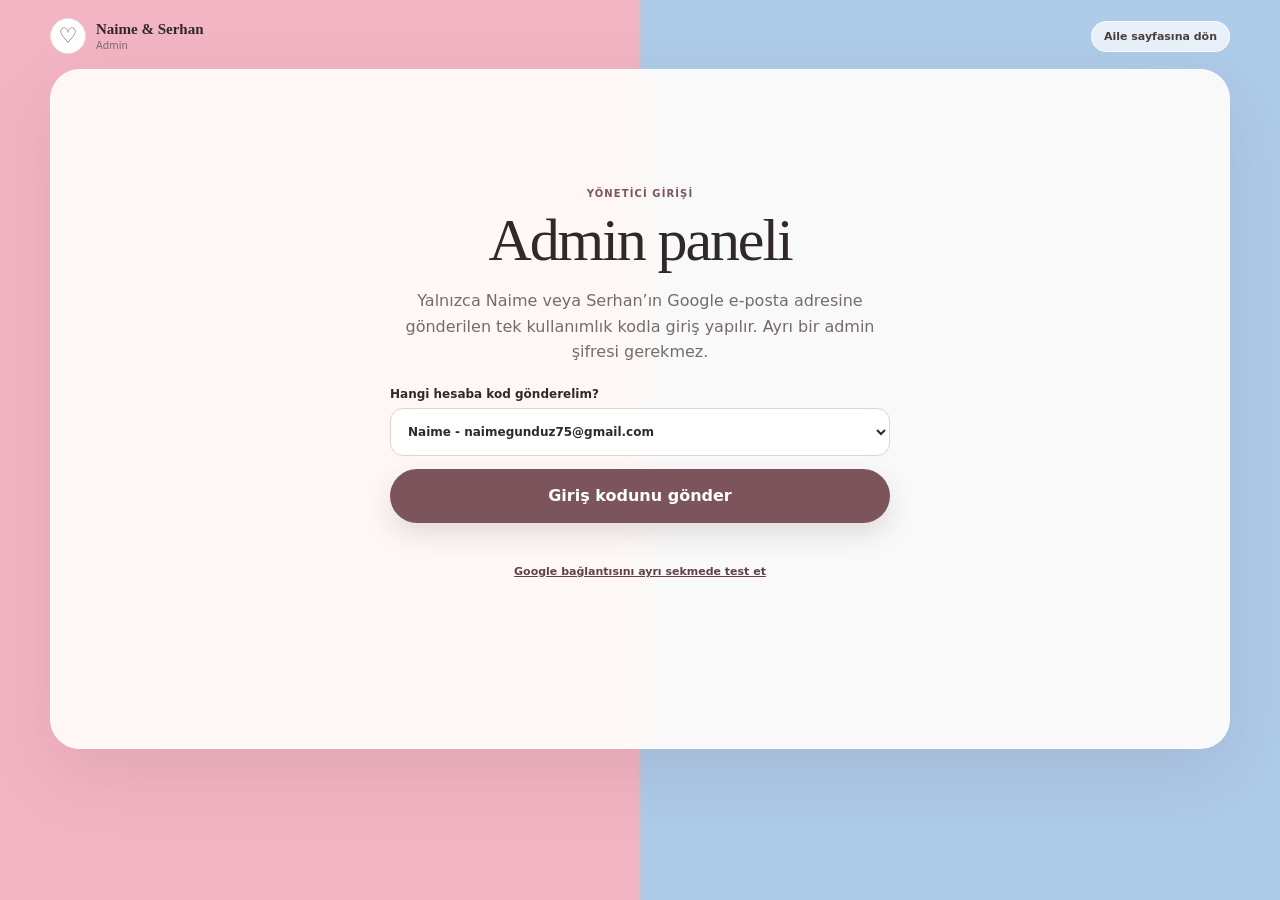
==== admin.html @ 6284a5b2 "Retry transient Google response errors and expose diagnostic link" ====
<!doctype html>
<html lang="tr">
<head>
  <meta charset="utf-8">
  <meta name="viewport" content="width=device-width, initial-scale=1">
  <meta name="robots" content="noindex,nofollow,noarchive">
  <title>Admin | Bebeğimiz İçin Aile Tahminleri</title>
  <link rel="stylesheet" href="./style.css">
  <link rel="stylesheet" href="./admin.css?v=otp3">
</head>
<body>
  <div class="page admin-page">
    <header class="topbar">
      <a class="brand" href="./"><span class="brand-icon">♡</span><span><strong>Naime &amp; Serhan</strong><small>Admin</small></span></a>
      <a class="admin-back" href="./">Aile sayfasına dön</a>
    </header>

    <main class="shell admin-shell">
      <section id="admin-login" class="admin-login">
        <p class="eyebrow">YÖNETİCİ GİRİŞİ</p>
        <h1>Admin paneli</h1>
        <p class="admin-copy">Yalnızca Naime veya Serhan’ın Google e-posta adresine gönderilen tek kullanımlık kodla giriş yapılır. Ayrı bir admin şifresi gerekmez.</p>

        <form id="request-code-form" class="admin-form">
          <label for="admin-email">
            <span>Hangi hesaba kod gönderelim?</span>
            <select id="admin-email" required>
              <option value="naimegunduz75@gmail.com">Naime - naimegunduz75@gmail.com</option>
              <option value="serhan.narli@gmail.com">Serhan - serhan.narli@gmail.com</option>
            </select>
          </label>
          <button class="primary" id="send-code-btn" type="submit">Giriş kodunu gönder</button>
        </form>

        <form id="verify-code-form" class="admin-form" hidden>
          <label for="admin-code">
            <span>E-postana gelen 6 haneli kod</span>
            <input id="admin-code" type="text" inputmode="numeric" pattern="[0-9]{6}" maxlength="6" autocomplete="one-time-code" placeholder="000000" required>
          </label>
          <button class="primary" id="verify-code-btn" type="submit">Kodu doğrula ve giriş yap</button>
          <button class="secondary" id="change-email-btn" type="button">Başka hesap seç</button>
        </form>
        <p id="login-status" class="admin-status" role="status" aria-live="polite"></p>
        <p class="admin-diagnostic"><a id="service-test-link" href="#" target="_blank" rel="noopener noreferrer" hidden>Google bağlantısını ayrı sekmede test et</a></p>
      </section>

      <section id="dashboard" class="dashboard" hidden>
        <div class="admin-heading">
          <div>
            <p class="eyebrow">YÖNETİM PANELİ</p>
            <h2>Aile cevapları</h2>
          </div>
          <div class="admin-actions">
            <a id="sheet-link" class="secondary admin-link" href="#" target="_blank" rel="noopener">Google Sheet'i aç</a>
            <button id="refresh-btn" class="secondary" type="button">Yenile</button>
            <button id="logout-btn" class="secondary" type="button">Çıkış yap</button>
          </div>
        </div>

        <div class="stats">
          <article><span>Toplam cevap</span><strong id="stat-total">0</strong></article>
          <article><span>👧 Kız</span><strong id="stat-girl">0</strong></article>
          <article><span>👦 Erkek</span><strong id="stat-boy">0</strong></article>
          <article><span>Bekleyen</span><strong id="stat-pending">0</strong></article>
        </div>

        <section class="admin-card">
          <div class="admin-card-head">
            <div><h3>Katılımcılar</h3><p>İstersen 15 kişiyi önceden buraya ekle.</p></div>
          </div>
          <form id="participant-form" class="participant-form">
            <input name="name" type="text" placeholder="Ad soyad" required>
            <input name="relation" type="text" placeholder="Yakınlık" required>
            <button class="primary" type="submit">Katılımcı ekle</button>
          </form>
          <div id="participant-list" class="participant-list"></div>
        </section>

        <section class="admin-card">
          <div class="admin-card-head">
            <div><h3>Form ayarları</h3><p>Kayıtları aç/kapat ve katılımcı listesini yönet.</p></div>
          </div>
          <div class="setting-grid"><button class="secondary setting-btn" data-key="FORM_ACIK" data-value="TRUE">Formu aç</button>
            <button class="secondary setting-btn" data-key="FORM_ACIK" data-value="FALSE">Formu kapat</button>
            <button class="secondary setting-btn" data-key="KATILIMCI_LISTESI_ZORUNLU" data-value="TRUE">Sadece listedekiler</button>
            <button class="secondary setting-btn" data-key="KATILIMCI_LISTESI_ZORUNLU" data-value="FALSE">Liste zorunlu olmasın</button>
          </div>
          <p id="settings-status" class="admin-status"></p>
        </section>

        <section class="admin-card">
          <div class="admin-card-head">
            <div><h3>Gönderilen cevaplar</h3><p>Cevaplar kullanıcı tarafından değiştirilemez.</p></div>
          </div>
          <div class="table-wrap">
            <table>
              <thead>
                <tr>
                  <th>Ad</th><th>Yakınlık</th><th>Tahmin</th><th>İlk tahmin</th><th>Kısa yazı</th><th>Fotoğraf</th><th>Video/Ses</th><th>Zaman</th>
                </tr>
              </thead>
              <tbody id="response-body"></tbody>
            </table>
          </div>
        </section>
      </section>
    </main>
  </div>

  <iframe id="api-frame" name="api-frame" hidden></iframe>
  <script src="./config.js"></script>
  <script src="./admin.js?v=otp3"></script>
</body>
</html>
---- style.css ----
:root{
  --bg:#fbf7f3;--paper:#fffdfa;--text:#30292a;--muted:#756c69;--line:#eadfd8;
  --accent:#7c555c;--accent-dark:#634147;--pink:#f7e5e9;--blue:#e6eef8;--soft:#f7f1eb;
  --red:#d94a42;--shadow:0 26px 75px rgba(70,48,45,.11)
}
*{box-sizing:border-box}
html{background:#f4b7c5}
body{
  margin:0;min-height:100vh;color:var(--text);
  font-family:Inter,ui-sans-serif,system-ui,-apple-system,BlinkMacSystemFont,"Segoe UI",sans-serif;
  background:
    linear-gradient(90deg,
      #f3b5c4 0%,
      #f3b5c4 49.8%,
      #aecbea 50.2%,
      #aecbea 100%
    );
  background-attachment:fixed
}
button,input,textarea,select{font:inherit}
.page{width:min(100% - 26px,900px);margin:auto;padding:18px 0 28px}
.topbar{display:flex;justify-content:space-between;align-items:center;gap:14px;margin-bottom:15px}
.brand{display:flex;align-items:center;gap:10px;color:var(--text);text-decoration:none}
.brand-icon{display:grid;place-items:center;width:36px;height:36px;border:1px solid var(--line);border-radius:50%;background:#fff;color:var(--accent);font-size:21px}
.brand strong,.brand small{display:block}.brand strong{font-family:Georgia,"Times New Roman",serif;font-size:15px}.brand small{margin-top:2px;color:var(--muted);font-size:10px}
.private-note{padding:7px 11px;border:1px solid var(--line);border-radius:999px;background:rgba(255,255,255,.7);color:var(--muted);font-size:10px;font-weight:800}

.shell{min-height:680px;border:1px solid rgba(255,255,255,.62);border-radius:30px;background:rgba(255,253,250,.88);box-shadow:var(--shadow);overflow:hidden;backdrop-filter:blur(14px)}
.screen{display:none;min-height:680px;padding:clamp(28px,6vw,58px);animation:fade .22s ease both}.screen.active{display:block}
@keyframes fade{from{opacity:0;transform:translateY(6px)}to{opacity:1;transform:none}}

.hero{width:min(100%,680px);margin:auto;text-align:center}
.hero-mark{display:flex;justify-content:center;align-items:center;gap:11px;margin-bottom:22px}
.hero-mark span,.hero-mark b{display:grid;place-items:center;border-radius:50%}
.hero-mark span{width:47px;height:47px;font-weight:900}.hero-mark .pink{background:var(--pink);color:#ad6674}.hero-mark .blue{background:var(--blue);color:#617da4}
.hero-mark b{width:82px;height:82px;background:#fff;box-shadow:0 13px 34px rgba(75,52,48,.1);color:var(--accent);font-size:38px;font-weight:400}

.eyebrow{margin:0 0 10px;color:var(--accent);font-size:10px;font-weight:900;letter-spacing:.11em}
h1,h2{margin:0;font-family:Georgia,"Times New Roman",serif;font-weight:500;letter-spacing:-.035em;line-height:1.05}
h1{font-size:clamp(42px,7vw,66px)}h2{font-size:clamp(34px,6vw,49px)}
.intro-copy{margin:22px auto 28px;color:var(--muted);font-size:14px;line-height:1.68;text-align:left}.intro-copy p{margin:0 0 13px}
.signature{margin:18px 0 0;color:var(--muted);font-family:Georgia,"Times New Roman",serif;font-size:13px;font-style:italic}
.strong-signature{font-style:normal;font-weight:700;line-height:1.5}

.primary,.secondary{
  display:inline-flex;align-items:center;justify-content:center;gap:8px;min-height:54px;border:0;border-radius:999px;padding:14px 23px;
  cursor:pointer;font-weight:850;transition:.16s
}
.primary{width:100%;color:#fff;background:var(--accent);box-shadow:0 11px 24px rgba(99,65,71,.16)}.primary:hover{background:var(--accent-dark);transform:translateY(-1px)}
.secondary{color:var(--text);background:#fff;border:1px solid var(--line)}
.large{width:min(100%,330px)}
.back{border:0;background:none;padding:0;margin-bottom:26px;color:var(--muted);font-size:12px;font-weight:800;cursor:pointer}

.form-head{display:grid;grid-template-columns:80px 1fr;gap:8px;align-items:start;margin-bottom:26px}.form-head .back{margin:8px 0 0}.form-head>div{min-width:0}
.required-info{margin:12px 0 0;color:var(--muted);font-size:11px}.required-info span,.req{color:var(--red)}
.form-stack{display:grid;gap:22px}
.form-section{display:grid;gap:13px}.section-kicker{display:flex;align-items:center;justify-content:space-between;gap:10px;color:var(--accent);font-size:11px;font-weight:900;letter-spacing:.08em;text-transform:uppercase}
.optional-badge{padding:6px 9px;border-radius:999px;background:#f1ece6;color:var(--muted);font-size:9px;letter-spacing:0;text-transform:none}

.question{display:grid;grid-template-columns:34px minmax(0,1fr);gap:12px;padding:18px;border:1px solid rgba(234,223,216,.95);border-radius:18px;background:rgba(255,255,255,.90)}
.question.optional{border-style:dashed;background:rgba(255,255,255,.82)}
.number{display:grid;place-items:center;width:30px;height:30px;border-radius:50%;background:var(--soft);color:var(--accent);font-size:10px;font-weight:900}
.question-body{min-width:0}.label,.question legend{font-size:13px;font-weight:850;line-height:1.45}.question legend{padding:0}
.helper{margin:7px 0 0;color:var(--muted);font-size:10px;line-height:1.55}.strong-helper{font-size:11px}
.question input[type=text],.note-input{width:100%;margin-top:10px;border:1px solid #dfd4cd;border-radius:13px;background:#fff;color:var(--text);padding:13px 14px;outline:0}
.note-input{resize:vertical;min-height:120px;line-height:1.55}
.question input[type=text]:focus,.note-input:focus{border-color:rgba(124,85,92,.6);box-shadow:0 0 0 4px rgba(124,85,92,.07)}

fieldset.question{margin:0;min-width:0}
.choice-grid{display:grid;gap:8px;margin-top:11px}.choice-grid.two{grid-template-columns:repeat(2,1fr)}
.choice-list{display:grid;gap:8px;margin-top:11px}
.choice{cursor:pointer}.choice input{position:absolute;opacity:0;pointer-events:none}
.choice span{display:flex;min-height:44px;align-items:center;padding:10px 12px;border:1px solid var(--line);border-radius:12px;background:#fff;font-size:11px}
.choice-grid .choice span{justify-content:center;text-align:center}
.choice input:checked+span{border-color:var(--accent);background:#f8eff0;color:var(--accent-dark);font-weight:850;box-shadow:0 0 0 2px rgba(124,85,92,.08)}

.file-input{display:block;width:100%;margin-top:12px;padding:10px;border:1px dashed #ccbdb5;border-radius:12px;background:#fff}
.tech-note{display:block;margin-top:8px;color:#9a8580;font-size:9px;line-height:1.45}
.submit-box{padding:18px;border:1px solid var(--line);border-radius:18px;background:#f8f2ed;text-align:center}.submit-box p{margin:0 0 12px;color:var(--muted);font-size:11px}

.success-wrap{width:min(100%,650px);margin:auto;text-align:center}.success-icon{display:grid;place-items:center;width:88px;height:88px;margin:0 auto 22px;border-radius:50%;background:#f0e6de;color:var(--accent);font-size:41px}
.success-copy{margin:20px auto 22px;color:var(--muted);font-size:14px;line-height:1.65;text-align:left}.success-copy p{margin:0 0 11px}
.saved-card{display:grid;gap:5px;width:min(100%,410px);margin:0 auto 22px;padding:17px;border:1px dashed #ccbdb5;border-radius:17px;background:#fffaf5}.saved-card span{font-size:13px;font-weight:800}.saved-card strong{font-family:Georgia,"Times New Roman",serif;font-size:27px;font-weight:500}.saved-card time{color:var(--muted);font-size:10px}
footer{padding:14px 3px 0;color:var(--muted);text-align:center;font-size:10px}

@media(max-width:650px){
  .page{width:min(100% - 14px,900px);padding-top:9px}.private-note{display:none}.shell{border-radius:22px}.screen{min-height:calc(100vh - 86px);padding:26px 16px 30px}
  .form-head{grid-template-columns:1fr}.form-head .back{margin:0 0 5px}.choice-grid.two{grid-template-columns:1fr}.question{grid-template-columns:30px 1fr;padding:15px}.hero-mark b{width:72px;height:72px}
}
@media(prefers-reduced-motion:reduce){*{animation-duration:.001ms!important;transition-duration:.001ms!important;scroll-behavior:auto!important}}
@media(max-width:650px){
  body{
    background:
      linear-gradient(90deg,
        #f3b5c4 0%,
        #f3b5c4 49.8%,
        #aecbea 50.2%,
        #aecbea 100%
      );
    background-attachment:fixed;
  }
}

.text-note-option{
  border-style:solid!important;
  border-color:rgba(124,85,92,.34)!important;
  background:linear-gradient(135deg,rgba(247,229,233,.94),rgba(230,238,248,.94))!important;
}
.text-note-option .label{
  font-size:14px;
  color:var(--accent-dark);
}

.family-access{display:grid;gap:7px;width:min(100%,330px);margin:0 auto 12px;text-align:left}
.family-access label{font-size:11px;font-weight:900;color:var(--accent-dark)}
.family-access input{width:100%;min-height:48px;border:1px solid rgba(124,85,92,.34);border-radius:14px;background:rgba(255,255,255,.94);padding:12px 14px;outline:none}
.family-access input:focus{border-color:var(--accent);box-shadow:0 0 0 4px rgba(124,85,92,.08)}
.form-status{min-height:18px;margin:7px 0 0;color:#954848;font-size:10px;line-height:1.45;text-align:center}
.submit-box strong{color:var(--accent-dark)}
.primary[disabled]{opacity:.55;cursor:not-allowed;transform:none!important}
---- admin.css ----
[hidden]{display:none!important}

.admin-back{
  color:#493f40;text-decoration:none;font-size:11px;font-weight:800;
  background:rgba(255,255,255,.72);border:1px solid rgba(255,255,255,.7);
  padding:8px 12px;border-radius:999px
}

.admin-shell{
  padding:clamp(26px,5vw,48px);
  background:rgba(255,253,250,.92)
}

.admin-login{
  width:min(100%,500px);
  margin:70px auto;
  text-align:center
}
.admin-login h1{font-size:clamp(40px,7vw,60px)}
.admin-copy{color:var(--muted);line-height:1.6}

.admin-form{display:grid;gap:13px;margin-top:22px}
.admin-form label{
  display:grid;gap:7px;text-align:left;
  font-size:12px;font-weight:800
}
.admin-form input,.participant-form input{
  width:100%;min-width:0;min-height:48px;
  border:1px solid #dfd4cd;border-radius:13px;
  background:#fff;padding:12px 13px;outline:none
}

.admin-status{
  min-height:20px;color:#8a4a4a;
  font-size:11px
}

.dashboard{display:grid;gap:18px;min-width:0}

.admin-heading{
  display:flex;justify-content:space-between;
  align-items:end;gap:16px;min-width:0
}
.admin-heading h2{font-size:clamp(34px,5vw,48px)}
.admin-actions{display:flex;gap:8px;flex-wrap:wrap}
.admin-link{text-decoration:none}

.stats{
  display:grid;
  grid-template-columns:repeat(4,minmax(0,1fr));
  gap:10px;min-width:0
}
.stats article{
  min-width:0;padding:16px;
  border:1px solid var(--line);border-radius:16px;
  background:rgba(255,255,255,.84)
}
.stats span{display:block;color:var(--muted);font-size:10px}
.stats strong{
  display:block;margin-top:4px;
  font-family:Georgia,"Times New Roman",serif;
  font-size:30px;font-weight:500
}

.admin-card{
  min-width:0;padding:18px;
  border:1px solid var(--line);border-radius:20px;
  background:rgba(255,255,255,.84)
}
.admin-card-head h3{margin:0;font-size:14px}
.admin-card-head p{margin:4px 0 0;color:var(--muted);font-size:10px}

.participant-form{
  display:grid;
  grid-template-columns:minmax(0,1fr) minmax(0,1fr) minmax(120px,auto);
  gap:8px;margin-top:14px;min-width:0
}
.participant-form .primary{
  width:auto;min-width:120px;
  white-space:normal;padding-left:14px;padding-right:14px
}

.participant-list{
  display:flex;flex-wrap:wrap;gap:7px;margin-top:13px
}
.participant-chip{
  padding:7px 10px;border-radius:999px;
  background:#f4ede8;font-size:10px
}
.participant-chip.done{background:#e6f1e8}

.setting-grid{
  display:grid;
  grid-template-columns:repeat(4,minmax(0,1fr));
  gap:8px;margin-top:14px;min-width:0
}
.setting-btn{
  min-width:0;min-height:44px;padding:10px 9px;
  white-space:normal;line-height:1.25
}

.table-wrap{
  width:100%;max-width:100%;
  overflow-x:auto;overflow-y:hidden;
  margin-top:14px;
  -webkit-overflow-scrolling:touch
}
table{
  width:100%;border-collapse:collapse;
  min-width:900px
}
th,td{
  padding:10px 9px;
  border-bottom:1px solid #eee6df;
  text-align:left;font-size:10px;vertical-align:top
}
th{color:var(--muted);font-weight:900}
td a{color:var(--accent-dark);font-weight:800}

@media(max-width:900px){
  .setting-grid{grid-template-columns:repeat(2,minmax(0,1fr))}
}

@media(max-width:760px){
  .admin-shell{padding:24px 16px}
  .admin-login{margin:42px auto}
  .admin-heading{align-items:start;flex-direction:column}
  .stats{grid-template-columns:repeat(2,minmax(0,1fr))}
  .participant-form{grid-template-columns:1fr}
  .participant-form .primary{width:100%}
  .setting-grid{grid-template-columns:1fr 1fr}
}

@media(max-width:480px){
  .stats{grid-template-columns:1fr 1fr}
  .setting-grid{grid-template-columns:1fr}
  .admin-actions{width:100%}
  .admin-actions .secondary{flex:1}
}

html,body{max-width:100%;overflow-x:hidden}

.admin-page{
  width:min(calc(100% - 24px),1180px)!important;
  max-width:1180px;
  margin-left:auto;
  margin-right:auto;
}

.admin-page .topbar,
.admin-page .admin-shell{
  width:100%;
  max-width:100%;
}

.admin-shell{
  box-sizing:border-box;
  min-width:0;
  overflow:hidden;
}

.dashboard,
.admin-card,
.admin-heading,
.stats,
.participant-form,
.setting-grid,
.table-wrap{
  min-width:0;
  max-width:100%;
}

.admin-card{
  overflow:hidden;
}

.table-wrap{
  display:block;
  width:100%;
  overflow-x:auto;
}

@media(max-width:760px){
  .admin-page{
    width:min(calc(100% - 12px),1180px)!important;
  }
  .admin-shell{
    padding:22px 14px;
    border-radius:20px;
  }
}

@media(max-width:520px){
  .admin-page{
    width:100%!important;
    max-width:100%;
    padding-left:6px;
    padding-right:6px;
  }
  .admin-page .topbar{
    padding-left:4px;
    padding-right:4px;
  }
  .admin-shell{
    width:100%;
    border-radius:18px;
  }
}

/* E-posta koduyla yönetici girişi */
.admin-form select{
  width:100%;
  min-width:0;
  min-height:48px;
  padding:12px 13px;
  background:#fff;
  border:1px solid #dfd4cd;
  border-radius:13px;
  color:var(--text);
  outline:none;
}
.admin-form input:focus,.admin-form select:focus{
  border-color:var(--accent);
  box-shadow:0 0 0 3px rgba(124,85,92,.1);
}
#admin-code{
  text-align:center;
  letter-spacing:.25em;
  font-size:20px;
  font-weight:700;
}
.admin-form button[disabled]{
  opacity:.65;
  cursor:wait;
}

.admin-diagnostic{margin:8px 0 0;text-align:center;font-size:11px}
.admin-diagnostic a{color:var(--accent-dark);text-decoration:underline;font-weight:700}
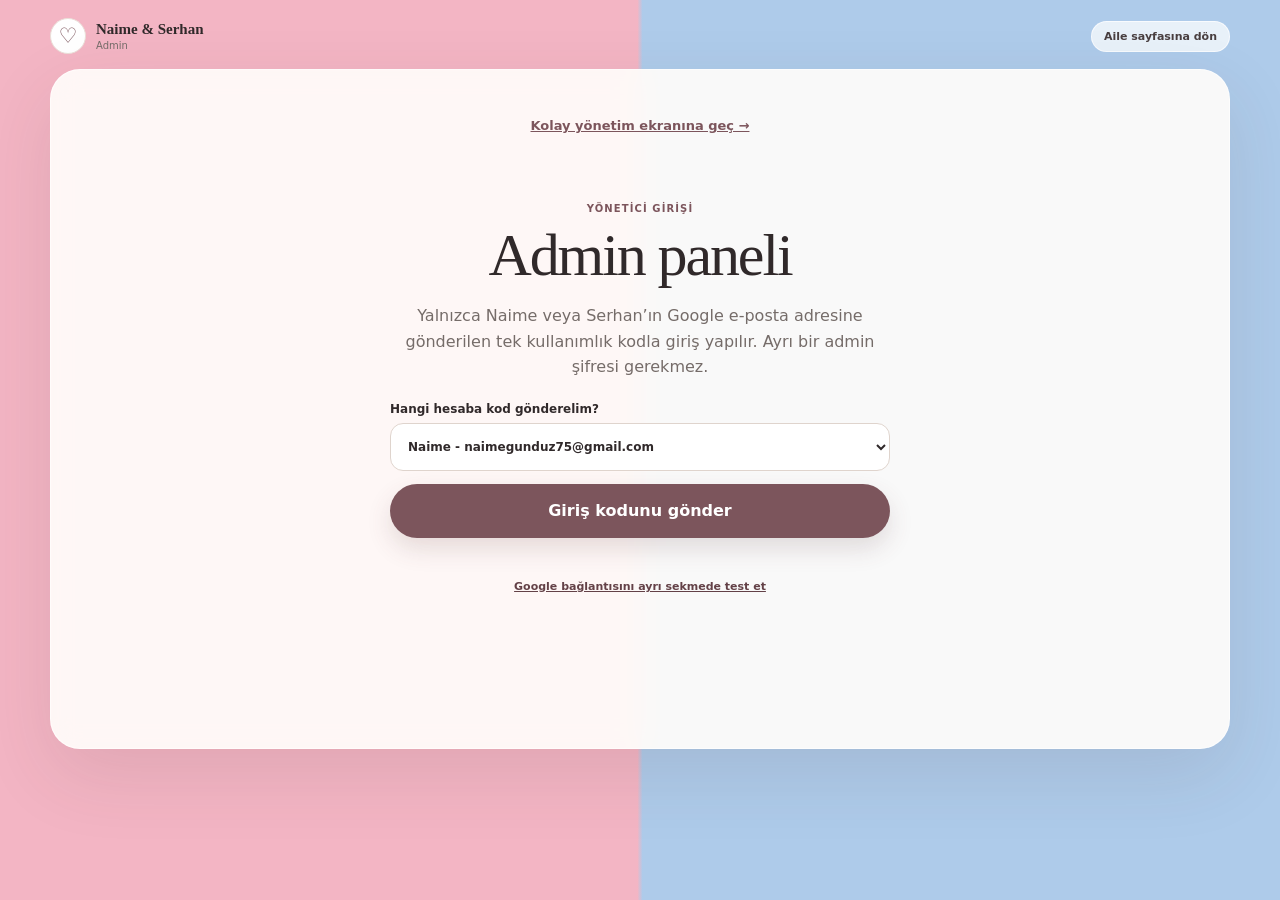
==== commit 7d4980f0: "Link existing admin screen to simpler Google-managed dashboard" ====
--- a/admin.html
+++ b/admin.html
@@ -16,6 +16,7 @@
     </header>
 
     <main class="shell admin-shell">
+      <p style="text-align:center;margin:0 0 14px;font-size:13px"><a href="./yonetim.html" style="color:#7c555c;font-weight:800">Kolay yönetim ekranına geç →</a></p>
       <section id="admin-login" class="admin-login">
         <p class="eyebrow">YÖNETİCİ GİRİŞİ</p>
         <h1>Admin paneli</h1>
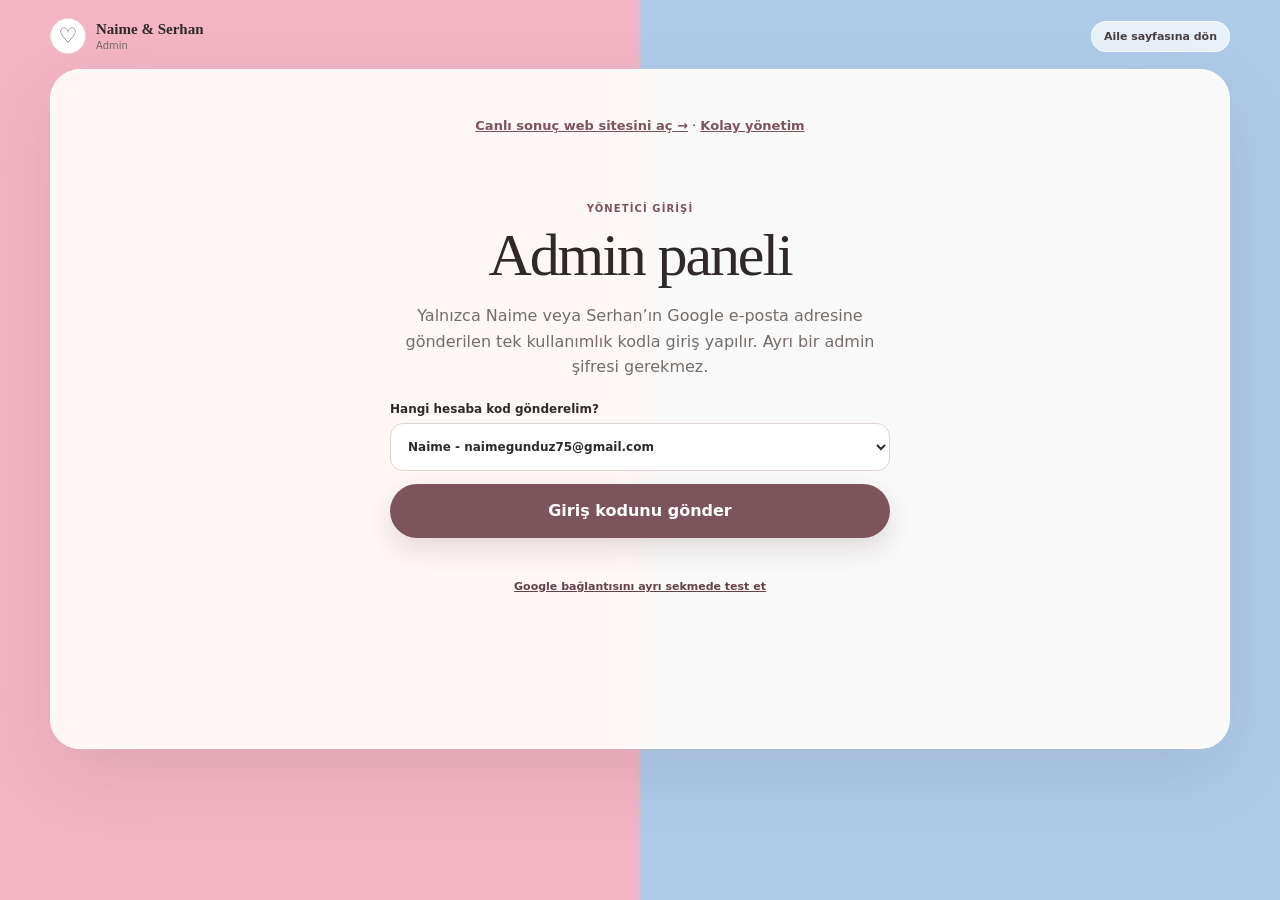
==== commit be456c4b: "Add direct same-tab link from authenticated admin to real live results" ====
--- a/admin.html
+++ b/admin.html
@@ -16,7 +16,7 @@
     </header>
 
     <main class="shell admin-shell">
-      <p style="text-align:center;margin:0 0 14px;font-size:13px"><a href="./yonetim.html" style="color:#7c555c;font-weight:800">Kolay yönetim ekranına geç →</a></p>
+      <p style="text-align:center;margin:0 0 18px;font-size:13px"><a href="./sonuclar.html" style="color:#7c555c;font-weight:800">Canlı sonuç web sitesini aç →</a><span aria-hidden="true"> · </span><a href="./yonetim.html" style="color:#7c555c;font-weight:700">Kolay yönetim</a></p>
       <section id="admin-login" class="admin-login">
         <p class="eyebrow">YÖNETİCİ GİRİŞİ</p>
         <h1>Admin paneli</h1>
--- a/style.css
+++ b/style.css
@@ -118,3 +118,85 @@
 .form-status{min-height:18px;margin:7px 0 0;color:#954848;font-size:10px;line-height:1.45;text-align:center}
 .submit-box strong{color:var(--accent-dark)}
 .primary[disabled]{opacity:.55;cursor:not-allowed;transform:none!important}
+
+
+/* Şarta bağlı ilk tahmin ve fotoğraf/video kayıt arayüzü */
+[hidden]{display:none!important}
+.first-guess-question{border-color:rgba(124,85,92,.36)!important;background:linear-gradient(105deg,#fff9fa,#f5f9fe)!important}
+.first-guess-question .choice-list{margin-top:12px}
+.upload-options{display:grid;grid-template-columns:repeat(2,minmax(0,1fr));gap:10px;margin-top:15px}
+.upload-action{
+  display:flex;justify-content:center;align-items:center;text-align:center;gap:7px;
+  min-height:49px;padding:11px 15px;border:1px solid #dfcfd0;border-radius:13px;
+  background:#fff;color:var(--text);font-size:12px;font-weight:780;
+  cursor:pointer;transition:background .16s,border-color .16s,transform .16s
+}
+.upload-action:hover{border-color:#ae8794;background:#fff7f9;transform:translateY(-1px)}
+.upload-action:focus-visible,.camera-secondary:focus-visible,.camera-primary:focus-visible,.remove-file:focus-visible{
+  outline:3px solid #b98ba6;outline-offset:2px
+}
+.upload-action-camera{background:linear-gradient(110deg,#faeaf0,#edf5fc);color:var(--accent-dark);border-color:#dcc7d1}
+.visually-hidden{
+  position:absolute!important;width:1px!important;height:1px!important;padding:0!important;
+  margin:-1px!important;overflow:hidden!important;clip:rect(0,0,0,0)!important;
+  white-space:nowrap!important;border:0!important
+}
+.chosen-preview{
+  display:flex;flex-wrap:wrap;align-items:center;gap:14px;margin-top:14px;
+  padding:12px;border-radius:15px;border:1px solid #e9dedc;background:#fffaf9
+}
+.photo-preview{display:block;object-fit:cover;max-width:175px;max-height:150px;border-radius:11px}
+.media-preview{display:block;max-width:min(100%,360px);max-height:240px;border-radius:11px;background:#312d34}
+#audio-preview{max-width:100%;width:min(100%,350px)}
+.chosen-file-info{display:flex;flex:1 1 200px;justify-content:space-between;align-items:center;gap:11px;flex-wrap:wrap;min-width:0}
+.chosen-file-info strong{font-size:11px;font-weight:800;overflow-wrap:anywhere}
+.remove-file{
+  padding:8px 11px;background:#fff;border:1px solid #e5d6dd;color:#8e5c6e;
+  border-radius:999px;font-size:10px;font-weight:800;cursor:pointer
+}
+.remove-file:hover{background:#fff0f3}
+.camera-studio{
+  padding:18px;border:1px solid #dfc7d3;border-radius:19px;
+  background:linear-gradient(122deg,#fff4f8,#f2f8ff);
+  box-shadow:0 12px 28px rgba(105,73,93,.07)
+}
+.camera-studio-head{display:flex;align-items:start;justify-content:space-between;gap:12px;margin-bottom:13px}
+.camera-studio-head h3{font-family:Georgia,"Times New Roman",serif;font-size:26px;font-weight:500;margin:7px 0 0}
+.camera-close{
+  flex:0 0 auto;width:34px;height:34px;border-radius:50%;background:#fff;
+  border:1px solid #e3cfd8;color:#795260;cursor:pointer
+}
+.camera-view{
+  width:100%;max-height:425px;min-height:175px;position:relative;
+  background:#201f24;border-radius:16px;overflow:hidden;
+  display:grid;place-items:center
+}
+.camera-view video{width:100%;max-height:425px;object-fit:contain;display:block;aspect-ratio:16/10}
+.record-indicator{
+  position:absolute;top:12px;left:12px;z-index:2;
+  padding:8px 12px;border-radius:999px;
+  color:#fff;background:rgba(165,24,40,.93);font-size:11px;font-weight:900;
+  box-shadow:0 3px 12px rgba(25,0,0,.2)
+}
+.camera-actions{display:flex;flex-wrap:wrap;gap:9px;align-items:center;margin-top:14px}
+.camera-primary,.camera-secondary{
+  min-height:45px;border-radius:999px;border:1px solid #d8c9cf;
+  cursor:pointer;padding:11px 16px;font-size:11px;font-weight:850
+}
+.camera-primary{background:#80565e;color:#fff;border-color:#80565e}
+.camera-primary:hover{background:#65454f}
+.camera-primary[disabled]{opacity:.6;cursor:wait}
+.recording-button{background:#bd4155;border-color:#bd4155}
+.recording-button:hover{background:#933047}
+.camera-secondary{background:rgba(255,255,255,.95);color:#79515e}
+.camera-secondary:hover{background:#fff4f7}
+.camera-message{font-size:11px;line-height:1.6;color:#795763;margin:12px 0 0;min-height:14px}
+@media(max-width:650px){
+  .upload-options{grid-template-columns:1fr}
+  .camera-studio{padding:13px}
+  .camera-studio-head h3{font-size:22px}
+  .camera-actions{display:grid;grid-template-columns:repeat(2,minmax(0,1fr))}
+  .camera-actions button{padding:10px 9px}
+  .camera-actions .camera-primary{grid-column:1/-1}
+  .chosen-preview{align-items:flex-start}
+}
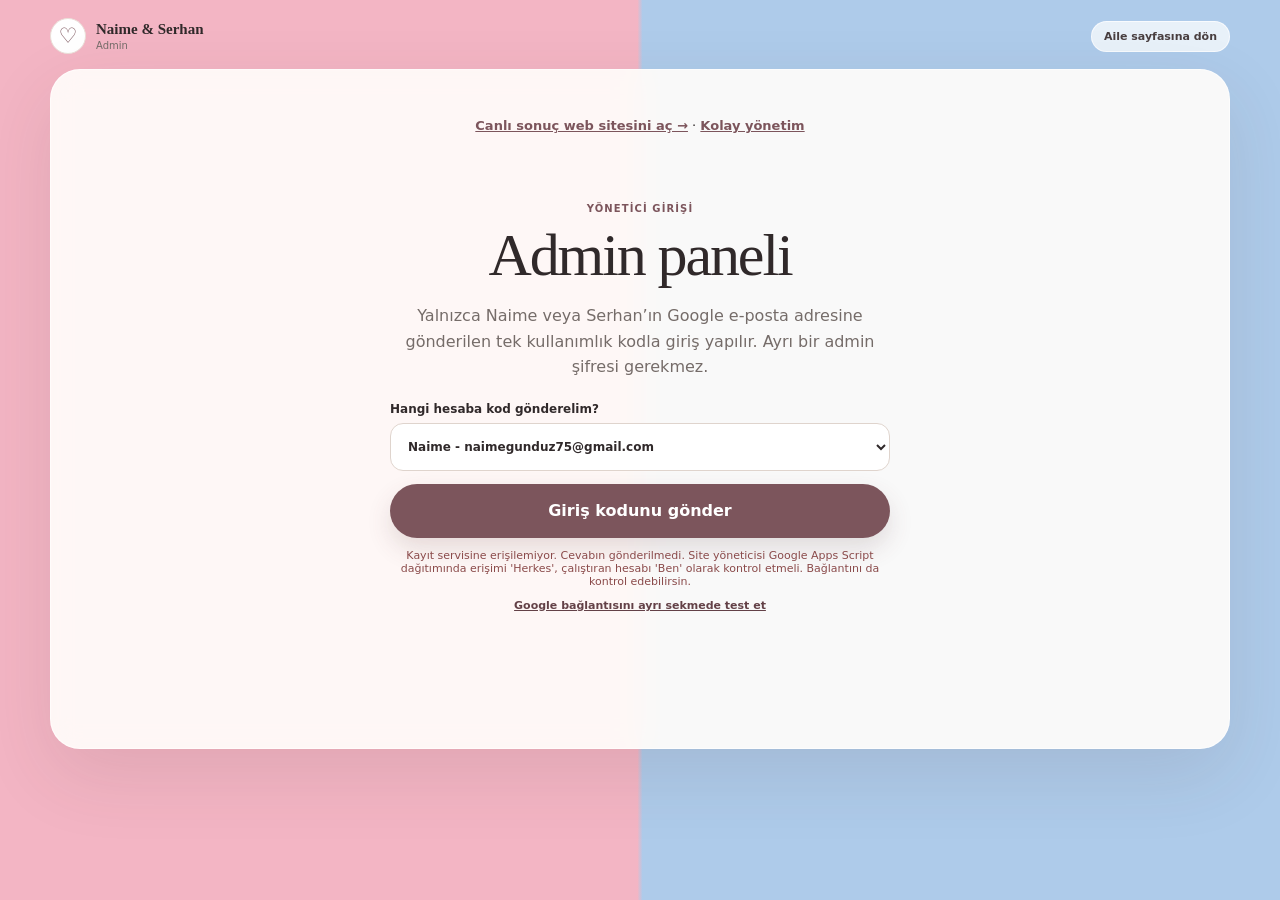
==== commit 1036aa1d: "Fix submission confirmation, retries and public results loading" ====
--- a/admin.html
+++ b/admin.html
@@ -6,7 +6,7 @@
   <meta name="robots" content="noindex,nofollow,noarchive">
   <title>Admin | Bebeğimiz İçin Aile Tahminleri</title>
   <link rel="stylesheet" href="./style.css">
-  <link rel="stylesheet" href="./admin.css?v=otp3">
+  <link rel="stylesheet" href="./admin.css?v=repair1">
 </head>
 <body>
   <div class="page admin-page">
@@ -109,7 +109,8 @@
   </div>
 
   <iframe id="api-frame" name="api-frame" hidden></iframe>
-  <script src="./config.js"></script>
-  <script src="./admin.js?v=otp3"></script>
+  <script src="./api.js?v=repair1"></script>
+  <script src="./config.js?v=repair1"></script>
+  <script src="./admin.js?v=repair1"></script>
 </body>
 </html>
--- a/style.css
+++ b/style.css
@@ -200,3 +200,31 @@
   .camera-actions .camera-primary{grid-column:1/-1}
   .chosen-preview{align-items:flex-start}
 }
+
+/* Short verified-save workflow */
+.submit-box #submit-status {
+  display:block;
+  min-height:24px;
+  margin:11px auto 0;
+  max-width:670px;
+  color:#845b65;
+  font-size:12px;
+  font-weight:600;
+  line-height:1.55;
+}
+.primary.is-saving {
+  cursor:progress;
+  background:#895e6d;
+  opacity:1;
+}
+.primary.is-saving::before {
+  content:"";
+  width:15px;height:15px;
+  display:inline-block;
+  border:2px solid rgba(255,255,255,.38);
+  border-top-color:#fff;
+  border-radius:50%;
+  animation:baby-saving-spin .7s linear infinite;
+}
+@keyframes baby-saving-spin{to{transform:rotate(360deg)}}
+@media(prefers-reduced-motion:reduce){.primary.is-saving::before{animation:none}}
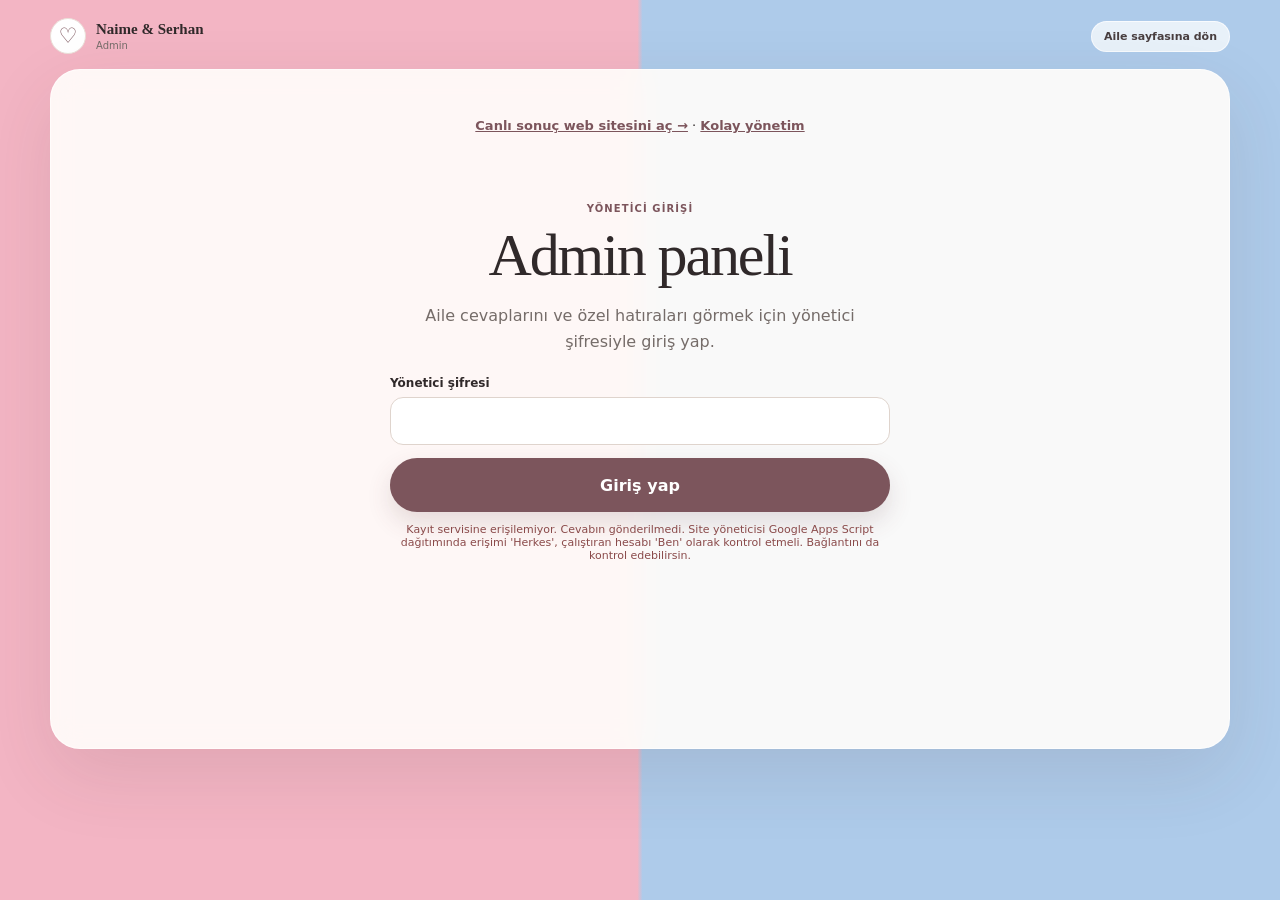
==== commit ec0eddc7: "Use one shared administrator password and remove email verification" ====
--- a/admin.html
+++ b/admin.html
@@ -6,7 +6,7 @@
   <meta name="robots" content="noindex,nofollow,noarchive">
   <title>Admin | Bebeğimiz İçin Aile Tahminleri</title>
   <link rel="stylesheet" href="./style.css">
-  <link rel="stylesheet" href="./admin.css?v=repair1">
+  <link rel="stylesheet" href="./admin.css?v=cloudflare1">
 </head>
 <body>
   <div class="page admin-page">
@@ -20,29 +20,16 @@
       <section id="admin-login" class="admin-login">
         <p class="eyebrow">YÖNETİCİ GİRİŞİ</p>
         <h1>Admin paneli</h1>
-        <p class="admin-copy">Yalnızca Naime veya Serhan’ın Google e-posta adresine gönderilen tek kullanımlık kodla giriş yapılır. Ayrı bir admin şifresi gerekmez.</p>
-
-        <form id="request-code-form" class="admin-form">
-          <label for="admin-email">
-            <span>Hangi hesaba kod gönderelim?</span>
-            <select id="admin-email" required>
-              <option value="naimegunduz75@gmail.com">Naime - naimegunduz75@gmail.com</option>
-              <option value="serhan.narli@gmail.com">Serhan - serhan.narli@gmail.com</option>
-            </select>
+        <p class="admin-copy">Aile cevaplarını ve özel hatıraları görmek için yönetici şifresiyle giriş yap.</p>
+        <form id="admin-password-form" class="admin-form">
+          <label for="admin-password">
+            <span>Yönetici şifresi</span>
+            <input id="admin-password" type="password" minlength="8" maxlength="256" autocomplete="current-password" required>
           </label>
-          <button class="primary" id="send-code-btn" type="submit">Giriş kodunu gönder</button>
-        </form>
-
-        <form id="verify-code-form" class="admin-form" hidden>
-          <label for="admin-code">
-            <span>E-postana gelen 6 haneli kod</span>
-            <input id="admin-code" type="text" inputmode="numeric" pattern="[0-9]{6}" maxlength="6" autocomplete="one-time-code" placeholder="000000" required>
-          </label>
-          <button class="primary" id="verify-code-btn" type="submit">Kodu doğrula ve giriş yap</button>
-          <button class="secondary" id="change-email-btn" type="button">Başka hesap seç</button>
+          <button class="primary" id="admin-login-btn" type="submit">Giriş yap</button>
         </form>
         <p id="login-status" class="admin-status" role="status" aria-live="polite"></p>
-        <p class="admin-diagnostic"><a id="service-test-link" href="#" target="_blank" rel="noopener noreferrer" hidden>Google bağlantısını ayrı sekmede test et</a></p>
+        <p class="admin-diagnostic"><a id="service-test-link" href="#" target="_blank" rel="noopener noreferrer" hidden>Bağlantıyı kontrol et</a></p>
       </section>
 
       <section id="dashboard" class="dashboard" hidden>
@@ -52,7 +39,6 @@
             <h2>Aile cevapları</h2>
           </div>
           <div class="admin-actions">
-            <a id="sheet-link" class="secondary admin-link" href="#" target="_blank" rel="noopener">Google Sheet'i aç</a>
             <button id="refresh-btn" class="secondary" type="button">Yenile</button>
             <button id="logout-btn" class="secondary" type="button">Çıkış yap</button>
           </div>
@@ -108,9 +94,8 @@
     </main>
   </div>
 
-  <iframe id="api-frame" name="api-frame" hidden></iframe>
-  <script src="./api.js?v=repair1"></script>
-  <script src="./config.js?v=repair1"></script>
-  <script src="./admin.js?v=repair1"></script>
+  <script src="./config.js?v=cloudflare1"></script>
+  <script src="./api.js?v=cloudflare1"></script>
+  <script src="./admin.js?v=cloudflare1"></script>
 </body>
 </html>
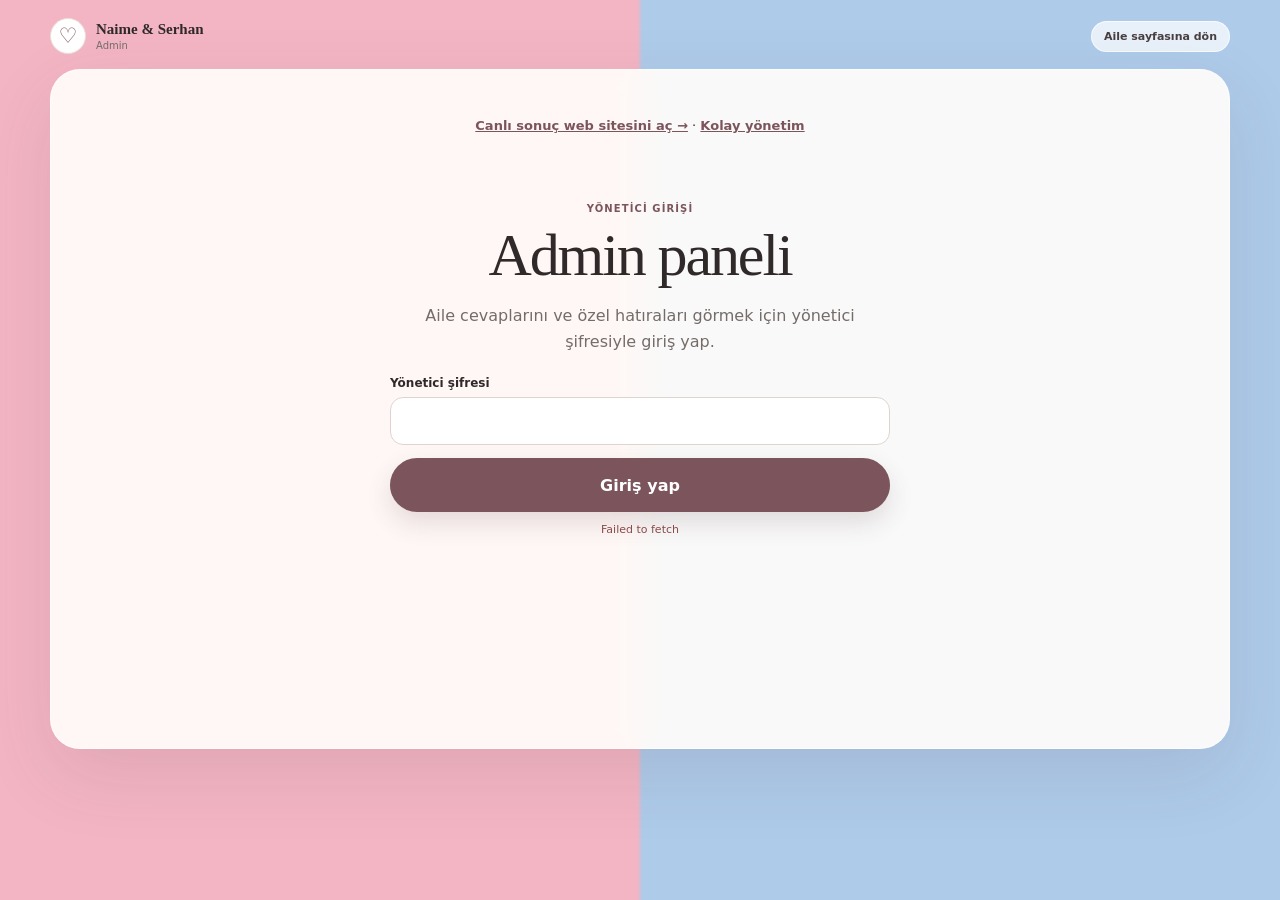
==== commit 5ae5bccd: "Verify durable submission receipts and refresh new family responses automatically" ====
--- a/admin.html
+++ b/admin.html
@@ -43,6 +43,8 @@
             <button id="logout-btn" class="secondary" type="button">Çıkış yap</button>
           </div>
         </div>
+
+        <p id="refresh-status" class="admin-status" role="status" aria-live="polite"></p>
 
         <div class="stats">
           <article><span>Toplam cevap</span><strong id="stat-total">0</strong></article>
@@ -95,7 +97,7 @@
   </div>
 
   <script src="./config.js?v=cloudflare1"></script>
-  <script src="./api.js?v=cloudflare1"></script>
-  <script src="./admin.js?v=cloudflare1"></script>
+  <script src="./api.js?v=verified-save2"></script>
+  <script src="./admin.js?v=live-refresh2"></script>
 </body>
 </html>
--- a/style.css
+++ b/style.css
@@ -120,7 +120,7 @@
 .primary[disabled]{opacity:.55;cursor:not-allowed;transform:none!important}
 
 
-/* Şarta bağlı ilk tahmin ve fotoğraf/video kayıt arayüzü */
+/* Şarta bağlı ilk tahmin ve fotoğraf çekme ve dosya yükleme arayüzü */
 [hidden]{display:none!important}
 .first-guess-question{border-color:rgba(124,85,92,.36)!important;background:linear-gradient(105deg,#fff9fa,#f5f9fe)!important}
 .first-guess-question .choice-list{margin-top:12px}
@@ -146,8 +146,6 @@
   padding:12px;border-radius:15px;border:1px solid #e9dedc;background:#fffaf9
 }
 .photo-preview{display:block;object-fit:cover;max-width:175px;max-height:150px;border-radius:11px}
-.media-preview{display:block;max-width:min(100%,360px);max-height:240px;border-radius:11px;background:#312d34}
-#audio-preview{max-width:100%;width:min(100%,350px)}
 .chosen-file-info{display:flex;flex:1 1 200px;justify-content:space-between;align-items:center;gap:11px;flex-wrap:wrap;min-width:0}
 .chosen-file-info strong{font-size:11px;font-weight:800;overflow-wrap:anywhere}
 .remove-file{
@@ -172,12 +170,6 @@
   display:grid;place-items:center
 }
 .camera-view video{width:100%;max-height:425px;object-fit:contain;display:block;aspect-ratio:16/10}
-.record-indicator{
-  position:absolute;top:12px;left:12px;z-index:2;
-  padding:8px 12px;border-radius:999px;
-  color:#fff;background:rgba(165,24,40,.93);font-size:11px;font-weight:900;
-  box-shadow:0 3px 12px rgba(25,0,0,.2)
-}
 .camera-actions{display:flex;flex-wrap:wrap;gap:9px;align-items:center;margin-top:14px}
 .camera-primary,.camera-secondary{
   min-height:45px;border-radius:999px;border:1px solid #d8c9cf;
@@ -186,8 +178,6 @@
 .camera-primary{background:#80565e;color:#fff;border-color:#80565e}
 .camera-primary:hover{background:#65454f}
 .camera-primary[disabled]{opacity:.6;cursor:wait}
-.recording-button{background:#bd4155;border-color:#bd4155}
-.recording-button:hover{background:#933047}
 .camera-secondary{background:rgba(255,255,255,.95);color:#79515e}
 .camera-secondary:hover{background:#fff4f7}
 .camera-message{font-size:11px;line-height:1.6;color:#795763;margin:12px 0 0;min-height:14px}
@@ -228,3 +218,133 @@
 }
 @keyframes baby-saving-spin{to{transform:rotate(360deg)}}
 @media(prefers-reduced-motion:reduce){.primary.is-saving::before{animation:none}}
+
+/* Family form: the same keepsake palette and ornamentation as live results. */
+.family-page{
+  --text:#382f3a;--muted:#786f77;--line:#eadfe4;--accent:#7c5365;--accent-dark:#60424d;
+  --pink:#fce9f0;--blue:#eaf4fc;--soft:#faf0f5;
+  background:linear-gradient(90deg,#f5c0d0 0%,#f5c0d0 49.95%,#c3ddf3 50.05%,#c3ddf3 100%);
+  background-attachment:fixed;
+}
+.family-page .page{width:min(1220px,calc(100% - 38px));padding:21px 0 22px}
+.family-page .topbar{margin-bottom:18px;gap:18px}
+.family-page .brand-icon{width:43px;height:43px;font-size:27px;border:0;box-shadow:0 5px 17px #7d56691c}
+.family-page .brand strong{font-size:17px}.family-page .brand small{color:#795e6a}
+.family-page .private-note{border-color:#ffffffd9;padding:11px 16px;color:#644b57;font-size:11px}
+.family-page .shell{min-height:0;border-radius:30px;background:linear-gradient(113deg,#fff5f6,#fffbfa 49%,#f0f7fd);box-shadow:0 22px 70px #60455b17}
+.family-page .screen{min-height:0;padding:46px 52px 52px}
+.family-page .screen[data-step=intro]{padding:0}
+.family-page .hero{position:relative;width:100%;display:grid;grid-template-columns:1.2fr .8fr;text-align:left;min-height:490px}
+.family-page .hero-copy{align-self:center;padding:55px 0 45px 63px;z-index:1}
+.family-page .eyebrow{font-size:10px;letter-spacing:.145em;color:#956b79;line-height:1.5}
+.family-page .eyebrow-icon{font-size:19px;vertical-align:middle;margin-right:6px;color:#bf849e}
+.family-page h1{font-size:clamp(44px,5vw,72px);line-height:1.035;margin:20px 0}
+.family-page h1 em,.family-page h2 em{color:#b86f89;font-style:italic}
+.family-page h1 span{color:#6f9cc5}
+.family-page .intro-copy{margin:21px 0 24px;max-width:515px;font-size:13px;line-height:1.8}
+.family-page .intro-copy .intro-question{font-size:15px;font-weight:700;color:#665564;margin-bottom:10px}
+.family-page .large{width:240px;min-height:51px;font-size:12px;justify-content:space-between;padding:15px 23px}
+.family-page .large span{font-size:20px;font-weight:400}
+.family-page .signature{color:#967888;font-size:14px;margin-top:19px}
+.family-page .hero-visual{position:relative;display:flex;align-items:center;justify-content:center;overflow:hidden;min-height:410px;background:radial-gradient(circle at 48% 49%,#faffffeb,transparent 44%),radial-gradient(circle at 95% 80%,#c7e5faa8,transparent 65%)}
+.family-page .hero-orbit{border-radius:50%;display:grid;place-items:center}
+.family-page .orbit-outer{width:294px;height:294px;border:1px dashed #d2bfca;background:#ffffff33}
+.family-page .orbit-inner{width:222px;height:222px;border:21px solid transparent;background:linear-gradient(white,white) padding-box,linear-gradient(120deg,#f6cede 0 48%,#c7dff4 52% 100%) border-box;box-shadow:0 20px 45px #937a8f1a}
+.family-page .hero-center{width:150px;height:150px;display:flex;flex-direction:column;align-items:center;justify-content:center;border-radius:50%;background:#fff;box-shadow:0 4px 25px #8e848c17}
+.family-page .hero-center{overflow:hidden}
+.family-page .hero-mascot{display:block;width:100%;height:100%;flex-shrink:0}
+.family-page .hero-chip{position:absolute;padding:10px 16px;background:#fff;border-radius:99px;font-size:12px;font-weight:800;box-shadow:0 10px 25px #6651621f}
+.family-page .pink-chip{top:20%;left:6%;color:#b56e8a;transform:rotate(-8deg)}
+.family-page .blue-chip{bottom:21%;right:5%;color:#709ec9;transform:rotate(7deg)}
+.family-page .decor{position:absolute;font-size:22px;color:#c5a1b6;pointer-events:none}
+.family-page .decor-one{top:14%;right:25%;font-size:29px}.family-page .decor-two{bottom:15%;left:15%}.family-page .decor-three{top:45%;right:8%;color:#a9c3de}
+.family-page .visual-caption{position:absolute;bottom:8%;font:italic 14px Georgia,serif;color:#9a8192}
+.family-page .keepsake-strip{display:flex;justify-content:center;gap:46px;flex-wrap:wrap;padding:22px 26px;border-top:1px solid #e8dce480;background:#ffffff66;color:#84707e;font-size:11px}
+.family-page .keepsake-strip span{display:flex;align-items:center;gap:9px}.family-page .keepsake-strip b{color:#bb839e;font-size:18px;font-weight:400}
+.family-page .form-head{position:relative;grid-template-columns:90px minmax(0,1fr);gap:18px;margin:0 auto 34px;max-width:950px}
+.family-page .form-head:after{content:'✦';position:absolute;right:4px;top:18px;color:#c4a1b5;font-size:36px;pointer-events:none}
+.family-page .form-head>div{padding-right:45px}
+.family-page .form-head h2{font-size:clamp(35px,4vw,49px);line-height:1.13;max-width:670px}
+.family-page .back{padding:10px 14px;border:1px solid #e8dce4;border-radius:99px;background:#ffffffa6;white-space:nowrap;font-size:11px}
+.family-page .form-head .back{margin:4px 0;justify-self:start}
+.family-page .required-info{font-size:11px;margin-top:14px}
+.family-page .form-stack{max-width:950px;margin:0 auto;gap:22px}
+.family-page .form-section{position:relative;padding:27px;gap:16px;background:#fffcfc;border:1px solid #f0e3e7;border-radius:23px;box-shadow:0 9px 22px #7c586606}
+.family-page .form-section:before{content:'✧';position:absolute;right:22px;top:19px;font:30px Georgia,serif;color:#d1b5c3;pointer-events:none}
+.family-page .section-heading{padding-right:33px;margin-bottom:4px}
+.family-page .section-kicker{font-size:10px;letter-spacing:.12em;color:#a17b8d;line-height:1.5}
+.family-page .section-heading h3{font:500 29px/1.15 Georgia,serif;letter-spacing:-.03em;margin:8px 0 0;color:#493a48}
+.family-page .section-description{font-size:12px;line-height:1.7;color:#8b7984;margin:10px 0 0}
+.family-page .identity-section{grid-template-columns:repeat(2,minmax(0,1fr));background:linear-gradient(115deg,#fff9fa,#f8fbff)}
+.family-page .identity-section .section-heading{grid-column:1/-1}
+.family-page .question{padding:19px 17px;border-color:#eee2e8;background:#ffffffc9;border-radius:17px;gap:10px}
+.family-page .number{width:30px;height:30px;background:#f8edf2;color:#b07e96}
+.family-page .label,.family-page .question legend{font-size:13px;line-height:1.6;color:#645261}
+.family-page .question input[type=text],.family-page .note-input{border-color:#e8dce4;padding:13px 14px;font-size:13px;min-height:47px;border-radius:12px}
+.family-page input::placeholder,.family-page textarea::placeholder{color:#ae9ba7;opacity:1}
+.family-page .choice-grid.two{gap:13px}
+.family-page .choice-grid.two .choice span{min-height:76px;font:500 24px Georgia,serif;background:#fff7fa;border-color:#f1d9e5;border-radius:15px;color:#b17492;transition:background .16s,border-color .16s,box-shadow .16s}
+.family-page .choice-grid.two .choice:nth-child(2) span{background:#f3f8fd;border-color:#dbe9f6;color:#7199bd}
+.family-page .choice-grid.two .choice input:checked+span{border-color:#c5789b;background:#fce3ee;box-shadow:0 0 0 3px #dc719d1a}
+.family-page .choice-grid.two .choice:nth-child(2) input:checked+span{border-color:#7ca9d1;background:#e0effb;box-shadow:0 0 0 3px #82add81a}
+.family-page .choice-list .choice span{padding:13px 15px;font-size:12px;border-color:#e8dce4;line-height:1.5}
+.family-page .choice input:focus-visible+span{outline:3px solid #987a9c;outline-offset:3px}
+.family-page .helper{font-size:11px;line-height:1.7}
+.family-page .first-guess-question{background:linear-gradient(105deg,#fff9fa,#f5f9fe);border-color:#e5ccd9}
+.family-page .optional-section{grid-template-columns:1fr;background:linear-gradient(135deg,#fffafc,#f8fbfe)}
+.family-page .optional-section>.section-heading,.family-page .text-note-option,.family-page .camera-studio{grid-column:1/-1}
+.family-page .optional-badge{background:#f5e9f0;color:#a17b8d;font-size:10px;padding:5px 10px;white-space:nowrap}
+.family-page .question.optional{border-style:solid;background:#ffffffb3}
+.family-page .optional-section>.question.optional:not(.text-note-option){grid-template-columns:1fr}
+.family-page .optional-section>.question.optional:not(.text-note-option)>.number{background:#edf3fa;color:#809cbb}
+.family-page .upload-options{grid-template-columns:1fr;margin-top:16px}
+.family-page .upload-action{border-color:#e8dce4;min-height:46px;font-size:11px;border-radius:12px}
+.family-page .upload-action-camera{background:linear-gradient(110deg,#fcecf3,#edf5fc);border-color:#e8d7e3;color:#8b6580}
+.family-page .tech-note{color:#a18d99;font-size:10px;line-height:1.7}
+.family-page .text-note-option{border-color:#e7d6e3!important;background:linear-gradient(115deg,#fff4f8,#f1f7fd)!important}
+.family-page .text-note-option .label{color:#8b6580}
+.family-page .submit-box{position:relative;overflow:hidden;padding:30px 22px;border-radius:23px;border-color:#e8dce4;background:linear-gradient(115deg,#fff2f7,#f0f7fd)}
+.family-page .submit-box:before{content:'♡';position:absolute;right:-8px;top:-30px;font:160px Georgia,serif;color:#d8bdd229;pointer-events:none}
+.family-page .submit-box p{font-size:11px;line-height:1.8;position:relative}
+.family-page .submit-box .primary{width:min(100%,390px);min-height:53px;font-size:13px}
+.family-page .success-wrap{padding:22px 0;max-width:640px}
+.family-page .success-icon{position:relative;width:104px;height:104px;color:#b37896;font-size:48px;background:linear-gradient(130deg,#fce9f0,#eaf4fc);border:8px solid #fff;box-shadow:0 0 0 1px #e8d7e3,0 13px 30px #94738b14}
+.family-page .success-icon:after{content:'✦';position:absolute;right:-22px;top:-9px;font-size:27px;color:#c3a0b5}
+.family-page .success-wrap h2{font-size:clamp(38px,5vw,57px);line-height:1.1}
+.family-page .success-copy{font-size:13px;line-height:1.85;margin:25px auto;max-width:520px}
+.family-page .saved-card{border-color:#d7bccc;border-radius:19px;background:linear-gradient(110deg,#fff6fa,#f4f9fd);padding:23px;gap:9px}
+.family-page .saved-card strong{color:#9f7390}
+.family-page footer{padding:23px 3px 3px;font-size:11px;color:#846b7a}.family-page footer span{font-size:20px;vertical-align:middle;margin-right:8px;color:#a77790}
+.family-page button:focus-visible,.family-page a:focus-visible{outline:3px solid #987a9c;outline-offset:4px}
+@media(max-width:950px){
+  .family-page .hero{grid-template-columns:1.2fr .8fr;min-height:450px}
+  .family-page .hero-copy{padding:39px 0 35px 35px}
+  .family-page h1{font-size:52px}
+  .family-page .orbit-outer{width:240px;height:240px}.family-page .orbit-inner{width:190px;height:190px;border-width:18px}.family-page .hero-center{width:135px;height:135px}
+  .family-page .hero-chip{padding:9px 12px;font-size:11px}.family-page .pink-chip{left:1%;top:21%}.family-page .blue-chip{right:2%;bottom:20%}
+  .family-page .screen{padding:32px 26px}
+}
+@media(max-width:650px){
+  .family-page .page{width:calc(100% - 24px);padding-top:15px}
+  .family-page .topbar{margin-bottom:14px}.family-page .brand strong{font-size:15px}.family-page .brand-icon{width:38px;height:38px;font-size:24px}
+  .family-page .shell{border-radius:25px}.family-page .screen{padding:27px 17px 30px;min-height:0}
+  .family-page .hero{grid-template-columns:1fr;min-height:0}
+  .family-page .hero-copy{padding:33px 26px 10px;text-align:center}
+  .family-page h1{font-size:clamp(37px,10.5vw,55px);margin:18px 0}
+  .family-page .eyebrow{font-size:9px;letter-spacing:.1em}.family-page .intro-copy{text-align:center;margin:18px auto 22px;font-size:12px;line-height:1.8}
+  .family-page .intro-copy .intro-question{font-size:13px}.family-page .signature{font-size:13px;margin-top:16px}
+  .family-page .hero-visual{min-height:290px}.family-page .orbit-outer{width:218px;height:218px}.family-page .orbit-inner{width:172px;height:172px;border-width:17px}.family-page .hero-center{width:123px;height:123px}
+  .family-page .pink-chip{top:16%;left:8%}.family-page .blue-chip{bottom:22%;right:6%}.family-page .decor-one{top:10%;right:18%;font-size:25px}.family-page .decor-two{bottom:15%;left:13%}.family-page .decor-three{right:10%}
+  .family-page .visual-caption{bottom:6%;font-size:12px}
+  .family-page .keepsake-strip{gap:11px 20px;padding:17px 18px;font-size:10px}.family-page .keepsake-strip span:last-child{width:100%;justify-content:center}
+  .family-page .form-head{grid-template-columns:1fr;gap:17px;margin-bottom:24px}.family-page .form-head>div{padding-right:0}.family-page .form-head h2{font-size:36px}.family-page .form-head:after{font-size:27px;top:3px;right:8px}.family-page .form-head .back{margin:0}
+  .family-page .form-section{padding:20px 15px;border-radius:20px;gap:12px}
+  .family-page .identity-section,.family-page .optional-section{grid-template-columns:1fr}
+  .family-page .section-heading h3{font-size:26px}.family-page .section-description{font-size:11px}.family-page .section-heading{padding-right:16px}.family-page .section-kicker{font-size:9px;letter-spacing:.09em}
+  .family-page .form-section:before{right:16px;top:15px;font-size:25px}.family-page .optional-section:before{display:none}
+  .family-page .question{padding:16px 12px;grid-template-columns:26px minmax(0,1fr);gap:8px}.family-page .number{width:25px;height:25px;font-size:9px}
+  .family-page .label,.family-page .question legend{font-size:12px}.family-page .question input[type=text],.family-page .note-input{font-size:16px;padding:12px}
+  .family-page .choice-grid.two{grid-template-columns:repeat(2,minmax(0,1fr));gap:9px}.family-page .choice-grid.two .choice span{min-height:65px;font-size:21px;padding:10px 8px}
+  .family-page .optional-badge{padding:5px 8px;font-size:9px}.family-page .submit-box{padding:23px 17px}
+  .family-page .success-wrap{padding:10px 0}.family-page .success-copy{font-size:12px}.family-page footer{font-size:10px;padding-top:18px}
+}
